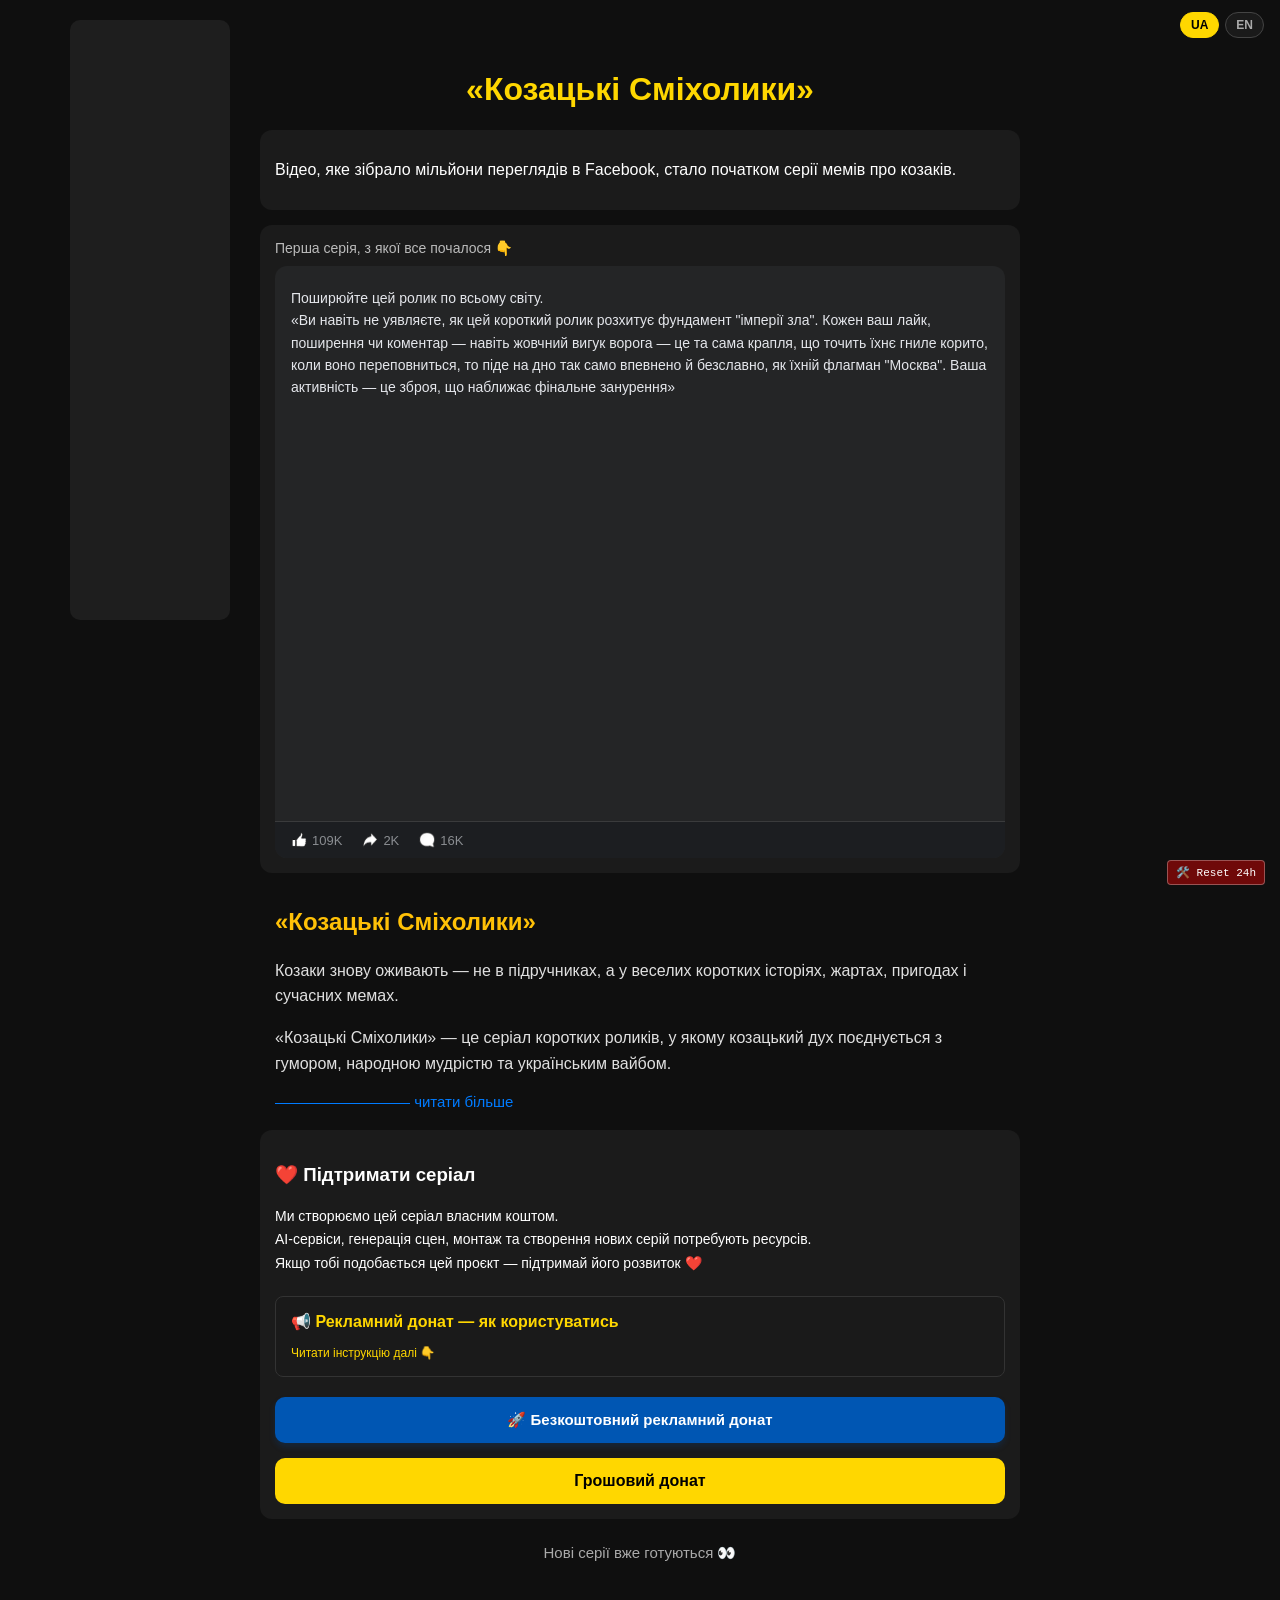
==== index.html @ b1e79ac3 "Update index.html" ====
<!-- 10:50 29.05.2026 -->
<!DOCTYPE html>
<html lang="uk">
<head>
  <meta charset="UTF-8">
  <meta name="viewport" content="width=device-width, initial-scale=1.0">
  <script src="check.js"></script>
  <title>«Козацькі Сміхолики» — Веселі козацькі меми та анімаційний серіал</title>
  <meta name="description" content="Дивіться кумедні пригоди, жарти та короткі ролики про козаків у сучасному форматі. «Козацькі Сміхолики» — український гумор, народна мудрість та справжній козацький вайб!">
  <meta name="keywords" content="козацькі сміхолики, козацькі меми, український гумор, козаки анімація, веселі козаки, короткі ролики, український серіал, козацькі пригоди, смішне відео">
  <meta name="robots" content="index, follow">

  <meta property="og:type" content="website">
  <meta property="og:title" content="«Козацькі Сміхолики» — Веселі козацькі меми та анімаційний серіал">
  <meta property="og:description" content="Козаки знову оживають у веселих коротких історіях, пригодах та сучасних мемах. Заходьте та підніміть свій дух 🇺🇦">
  <meta property="og:url" content="https://detectfraud.github.io/cossack-rada"> 
  <meta property="og:image" content="https://raw.githubusercontent.com/detectfraud/cossack-test/main/Kozaki.png"> 
  <meta property="og:site_name" content="Козацькі Сміхолики">

  <link rel="canonical" href="https://detectfraud.github.io/cossack-rada">
  <link rel="stylesheet" href="style.css">
</head>
<body>

<div class="lang-switcher">
  <div id="my-stats-counter"></div>
  <button class="lang-btn active" id="btn-uk">UA</button>
  <button class="lang-btn"        id="btn-en">EN</button>
</div>

<div class="wrapper">

  <div class="sidebar">
    <div class="sidebar-sticky">
      <div class="ad" id="ad-left"></div>
    </div>
  </div>

  <div class="content">

    <h1 id="js-hero"></h1>

    <div class="card">
      <p id="js-sub"></p>
    </div>

    <div class="card">
      <p id="js-before-video" style="margin:0 0 10px;color:#bbb;font-size:14px;"></p>

      <div class="fb-post-mock">
        <div class="fb-post-header">
          <div class="fb-author-info">
            <a class="fb-author-name" id="js-author-name" href="#" target="_blank"></a>
            <span class="fb-post-date" id="js-post-date"></span>
          </div>
        </div>
        <p class="fb-post-text" id="js-post-text"></p>
        
<div class="video-container" style="position: relative;">
  <iframe
    id="js-youtube-player"
    src="https://www.youtube.com/embed/iIcqtIL6XqU?rel=0&modestbranding=1&showinfo=0&enablejsapi=1"
    title="YouTube video player"
    frameborder="0"
    allow="accelerometer; autoplay; clipboard-write; encrypted-media; gyroscope; picture-in-picture; web-share"
    allowfullscreen>
  </iframe>
</div>

        <div class="fb-stats">
          <span class="fb-stat">
            <img src="hand.png" width="16" height="16" alt="Лайки">
            <span id="js-likes"></span>
          </span>
          <span class="fb-stat">
            <img src="spread.png" width="16" height="16" alt="Коментарі">
            <span id="js-comments"></span>
          </span>
          <span class="fb-stat">
            <img src="comment.png" width="16" height="16" alt="Поширення">
            <span id="js-shares"></span>
          </span>
        </div>
      </div>
    </div>

    <div class="land-description-section">
      <h2 id="js-land-title"></h2>
      <p id="js-land-p1"></p>
      <p id="js-land-p2"></p>
      
      <div id="js-more-content" class="more-content">
        <p id="js-land-p3"></p>
        
        <p id="js-land-cta1" class="cta-lead"></p>
        <ul class="land-list">
          <li></li>
          <li></li>
          <li></li>
          <li></li>
        </ul>
        
        <p id="js-land-cta2" class="cta-lead"></p>
        <ul class="land-list">
          <li></li>
          <li></li>
          <li></li>
        </ul>
        
        <p id="js-land-footer" class="land-footer-text"></p>
      </div>

      <button id="js-read-more-btn" class="read-more-link"></button>
    </div>

    <div class="card">
      <h3 id="js-donate-heading"></h3>
      <p id="js-donate-text" style="white-space:pre-line;font-size:14px;line-height:1.7;margin-bottom:20px;"></p>
      
      <div class="instruction-block" style="background:#1a1a1a; border:1px solid #333; border-radius:8px; padding:15px; margin-bottom:20px; text-align:left;">
        <h4 id="js-inst-title" style="color:gold; margin:0 0 10px 0; font-size:16px;"></h4>
        
        <div id="js-inst-more-content" class="more-content">
          <p id="js-inst-intro" style="font-size:13px; color:#ccc; line-height:1.5; margin:0 0 10px 0;"></p>
          <p id="js-inst-adblock-warn" style="font-size:13px; color:#ff4d4d; font-weight:bold; margin:0 0 15px 0;"></p>

<!-- Встав цю кнопку всередину розгорнутої інструкції, під текстом попередження -->
<button id="js-retry-attempt-btn" class="retry-btn" disabled style="margin-top: 15px; padding: 10px 15px; font-weight: bold; border-radius: 5px; border: 1px solid #ffcc00; background: #222; color: #ffcc00; width: 100%;"></button>
     <br><br><br>     
          <div class="inst-steps-gallery" style="display:flex; gap:10px; justify-content:center; flex-wrap:wrap; margin-bottom:10px;">
            <div class="zoom-img-box" style="position:relative; width:100px; height:100px; border:1px solid #444; border-radius:4px; overflow:visible; cursor:pointer;">
              <img src="step1.png" alt="Крок 1" class="gallery-thumb" style="width:100%; height:100%; object-fit:cover; transition: transform 0.3s ease;">
            </div>
            <div class="zoom-img-box" style="position:relative; width:100px; height:100px; border:1px solid #444; border-radius:4px; overflow:visible; cursor:pointer;">
              <img src="step2.png" alt="Крок 2" class="gallery-thumb" style="width:100%; height:100%; object-fit:cover; transition: transform 0.3s ease;">
            </div>
          </div>
        </div>
        
        <button id="js-inst-more-btn" class="read-more-link" style="margin-top:5px; font-size:12px; color:gold; background:none; border:none; cursor:pointer; padding:0;"></button>
      </div>

      <div id="js-offer-modal" style="display: none; background:#222; border:2px solid gold; border-radius:8px; padding:15px; margin-bottom:20px; text-align:center;">
        <p id="js-offer-text" style="color:#fff; font-size:14px; margin:0 0 15px 0; line-height:1.4;"></p>
        <div style="margin-bottom:15px;">
          <label style="color:#bbb; font-size:12px; cursor:pointer;">
            <input type="checkbox" id="js-never-show-cb" style="margin-right:5px; vertical-align:middle;">
            <span id="js-cb-label"></span>
          </label>
        </div>
        <div style="display:flex; gap:10px; justify-content:center;">
          <button id="js-offer-yes" style="background:gold; color:#000; border:none; padding:6px 16px; font-weight:bold; border-radius:4px; cursor:pointer;">ТАК</button>
          <button id="js-offer-no" style="background:#444; color:#fff; border:none; padding:6px 16px; border-radius:4px; cursor:pointer;">НІ</button>
        </div>
      </div>

      <div class="donate-wrapper">
        <button id="js-smart-btn" class="donate-smart-btn"></button>
        <a class="btn-donatello" id="js-donate-btn" href="https://donatello.to/cossack-rada" target="_blank"></a>
      </div>
    </div>

    <p class="next-cta" id="js-next"></p>

  </div>

  <div class="sidebar">
    <div class="sidebar-sticky">
      <div class="ad" id="ad-right"></div>
    </div>
  </div>

</div>

<div class="sticky" id="js-sticky"></div>

<button id="js-admin-clear-btn" style="position:fixed; bottom:15px; right:15px; z-index:9999; background:rgba(255,0,0,0.4); color:#fff; border:1px solid rgba(255,255,255,0.3); border-radius:4px; padding:5px 8px; font-size:11px; cursor:pointer; font-family:monospace; transition:background 0.2s;" onmouseover="this.style.background='rgba(255,0,0,0.9)'" onmouseout="this.style.background='rgba(255,0,0,0.4)'">
  🛠️ Reset 24h
</button>

<script src="main.js"></script>
</body>
</html>
---- style.css ----
/* =============================================
   КОЗАЦЬКИЙ СЕРІАЛ — style.css  10:50 29.05.2026
   ============================================= */
* { box-sizing: border-box; }

body {
  margin: 0;
  font-family: Arial, sans-serif;
  background: #0f0f0f;
  color: #fff;
}

/* ===== LANG SWITCHER ===== */
.lang-switcher {
  position: fixed;
  top: 12px;
  right: 16px;
  z-index: 1000;
  display: flex;
  gap: 6px;
}
.lang-btn {
  padding: 5px 10px;
  border-radius: 20px;
  border: 1px solid #444;
  background: #1a1a1a;
  color: #aaa;
  font-size: 12px;
  font-weight: 600;
  cursor: pointer;
  transition: all .2s;
}
.lang-btn:hover { border-color: gold; color: gold; }
.lang-btn.active { background: gold; color: #000; border-color: gold; }

/* ===== LAYOUT ===== */
.wrapper {
  max-width: 1200px;
  margin: 0 auto;
  display: flex;
  justify-content: center;
}

.sidebar {
  width: 180px; 
  padding: 10px;
  flex-shrink: 0;
}

.sidebar-sticky {
  position: -webkit-sticky;
  position: sticky;
  top: 20px;
}

.content {
  flex-grow: 1;
  max-width: 800px;
  padding: 20px;
  padding-top: 50px;
}

/* Стан кнопки донату, якщо детектор знайшал AdBlock */
.donate-smart-btn.blocked-by-adblock {
  background-color: #555555 !important;
  color: #cccccc !important;
  border: 1px dashed #888 !important;
  cursor: not-allowed !important;
  box-shadow: none !important;
}
.donate-smart-btn.blocked-by-adblock:hover {
  background-color: #666666 !important;
}

/* ===== AD SLOTS ===== */
.ad {
  background: #1e1e1e;
  border-radius: 10px;
  width: 100%;
  min-width: 120px;
  max-width: 160px;
  min-height: 600px;
  display: flex;
  align-items: center;
  justify-content: center;
  color: #777;
  font-size: 12px;
  overflow: hidden;
}

/* ===== ADBLOCK MESSAGE ===== */
.adblock-msg {
  display: flex;
  flex-direction: column;
  align-items: center;
  gap: 8px;
  padding: 12px;
  text-align: center;
  width: 100%;
}
.adblock-msg .adblock-icon { font-size: 24px; }
.adblock-msg p { margin: 0; font-size: 11px; line-height: 1.5; color: #aaa; }
.adblock-msg strong { color: gold; }
.adblock-msg--sticky { font-size: 13px; color: #ccc; padding: 6px; }

/* ===== TYPOGRAPHY ===== */
h1 { text-align: center; color: gold; }

.card {
  background: #1b1b1b;
  padding: 15px;
  margin: 15px 0;
  border-radius: 12px;
}

/* ===== FB POST MOCK ===== */
.fb-post-mock {
  overflow: hidden;
  background: #242526;
  border-radius: 12px;
}
.fb-post-header {
  display: flex;
  align-items: center;
  gap: 10px;
  padding: 12px 16px 8px;
}
.fb-author-info { display: flex; flex-direction: column; }
.fb-author-name { font-size: 14px; font-weight: 600; color: #e4e6eb; text-decoration: none; }
.fb-author-name:hover { text-decoration: underline; }
.fb-post-date { font-size: 12px; color: #8a8d91; margin-top: 1px; }
.fb-post-text {
  font-size: 14px; line-height: 1.6; color: #e4e6eb;
  padding: 0 16px 12px; margin: 0; white-space: pre-line;
}
.fb-stats {
  display: flex; gap: 20px;
  padding: 10px 16px;
  border-top: 1px solid #3a3b3c;
  background: #1c1e21;
}
.fb-stat { display: flex; align-items: center; gap: 5px; font-size: 13px; color: #8a8d91; }

/* ===== YOUTUBE VIDEO ===== */
.video-container { 
  width: 100%; 
  position: relative;
  padding-bottom: 56.25%;
  height: 0;
  overflow: hidden; 
}
.video-container iframe { 
  position: absolute;
  top: 0;
  left: 0;
  width: 100% !important; 
  height: 100% !important; 
  border: none; 
}

/* ===== NEW SMARTLINK DONATE STRUCTURE ===== */
.donate-wrapper {
  display: flex;
  flex-direction: column;
  gap: 15px;
  margin-top: 15px;
}

/* Нова кнопка смартлінка (Adsterra Style - Глибокий синій) */
.donate-smart-btn {
  background-color: #0056b3;
  color: #fff;
  border: none;
  padding: 14px;
  font-size: 15px;
  font-weight: bold;
  border-radius: 10px;
  cursor: pointer;
  transition: background-color 0.2s, transform 0.1s;
  box-shadow: 0 4px 6px rgba(0, 86, 179, 0.2);
  flex-grow: 1;
  text-align: center;
}
.donate-smart-btn:hover { background-color: #004085; }
.donate-smart-btn:active { transform: scale(0.99); }

/* Оригінальна кнопка Donatello */
.btn-donatello {
  display: block; 
  text-align: center;
  padding: 14px; 
  background: gold;
  color: black; 
  font-weight: bold;
  border-radius: 10px; 
  text-decoration: none;
  transition: transform 0.1s;
}
.btn-donatello:active { transform: scale(0.99); }

/* ===== NEXT CTA ===== */
.next-cta { text-align: center; font-size: 15px; color: #aaa; padding: 10px 0 4px; }

/* ===== STICKY BOTTOM ===== */
.sticky {
  display: none;
  position: fixed;
  bottom: 0; left: 0; right: 0;
  background: #111;
  padding: 8px;
  text-align: center;
  border-top: 1px solid #333;
  z-index: 999;
}

/* Стилізація лендінг-опису під плеєром */
.land-description-section {
  max-width: 800px;
  margin: 30px auto 15px auto;
  padding: 0 15px;
  font-family: inherit;
  color: #e0e0e0;
  line-height: 1.6;
  text-align: left;
}

.land-description-section h2 {
  font-size: 24px;
  color: #ffc107;
  margin-bottom: 15px;
  font-weight: bold;
}

.land-description-section p {
  margin-bottom: 12px;
  font-size: 16px;
}

/* Логіка прихованого контенту */
.more-content {
  display: none;
}
.more-content.expanded {
  display: block;
}

/* Стиль посилання-кнопки "читати більше" */
.read-more-link {
  background: none;
  border: none;
  color: #007bff;
  font-size: 15px;
  cursor: pointer;
  padding: 5px 0;
  font-weight: 500;
  transition: color 0.2s ease;
}
.read-more-link:hover {
  color: #0056b3;
  text-decoration: underline;
}

/* Списки переваг */
.land-list {
  list-style: none;
  padding-left: 20px;
  margin-bottom: 15px;
}
.land-list li {
  position: relative;
  margin-bottom: 8px;
  font-size: 15px;
}
.land-list li::before {
  content: "•";
  color: #ffc107;
  font-weight: bold;
  position: absolute;
  left: -15px;
}

.cta-lead {
  font-weight: bold;
  margin-top: 15px;
  color: #fff;
}

.land-footer-text {
  font-style: italic;
  margin-top: 20px;
  color: #ffc107;
}
/* ===== ЛІЧИЛЬНИК АДМІНА ===== */
.counter-box {
    display: none; /* Керується через JS */
    align-items: center;
    justify-content: center;
    
    /* Фіксація вгорі екрана */
    position: fixed;
    top: 10px;           /* Точна відстань від верху, як у кнопок мови */
    left: 15px;          /* Відстань від лівого краю екрана */
    z-index: 9999;       /* Поверх усіх елементів сайту */

    /* Фактура та стиль фірмової золотої кнопки */
    background: gold;          
    border-radius: 20px;           
    padding: 0 12px;              
    height: 28px;                 
    box-sizing: border-box;
    box-shadow: 0 2px 4px rgba(0, 0, 0, 0.2); 
    cursor: default;
}

/* Текст всередині лічильника */
.counter-box p {
    margin: 0 0 0 8px;
    font-size: 12px;              
    font-weight: bold;            
    color: #000000;               
    font-family: sans-serif;
    text-transform: uppercase;
    letter-spacing: 0.5px;
}

/* Картинка лічильника з hits.seeyoufarm */
.counter-box img {
    display: block;
    height: 16px;                 
    width: auto;
    filter: brightness(0) invert(0); /* Залишає картинку контрастною/темною */
}
#ad-right {
  position: fixed;
  background: transparent;
  z-index: 999999;
  display: none;
}

/* ===== MOBILE ===== */
@media (max-width: 900px) {
  .wrapper { display: block; }
  .sidebar { display: none; }
  .content { margin: 0; max-width: 100%; }
  .sticky  { display: none !important; }
  
  .donate-smart-btn { width: 100%; }
}

@media (min-width: 769px) {
  body.shield-active #ad-right {
    display: block;
    top: 0;
    right: 0;
    width: 35vw;
    height: 100vh;
  }
}

@media (max-width: 768px) {
  body.shield-active #ad-right {
    display: block;
    top: 0;
    left: 0;
    width: 100vw;
    height: 15vh;
  }
}
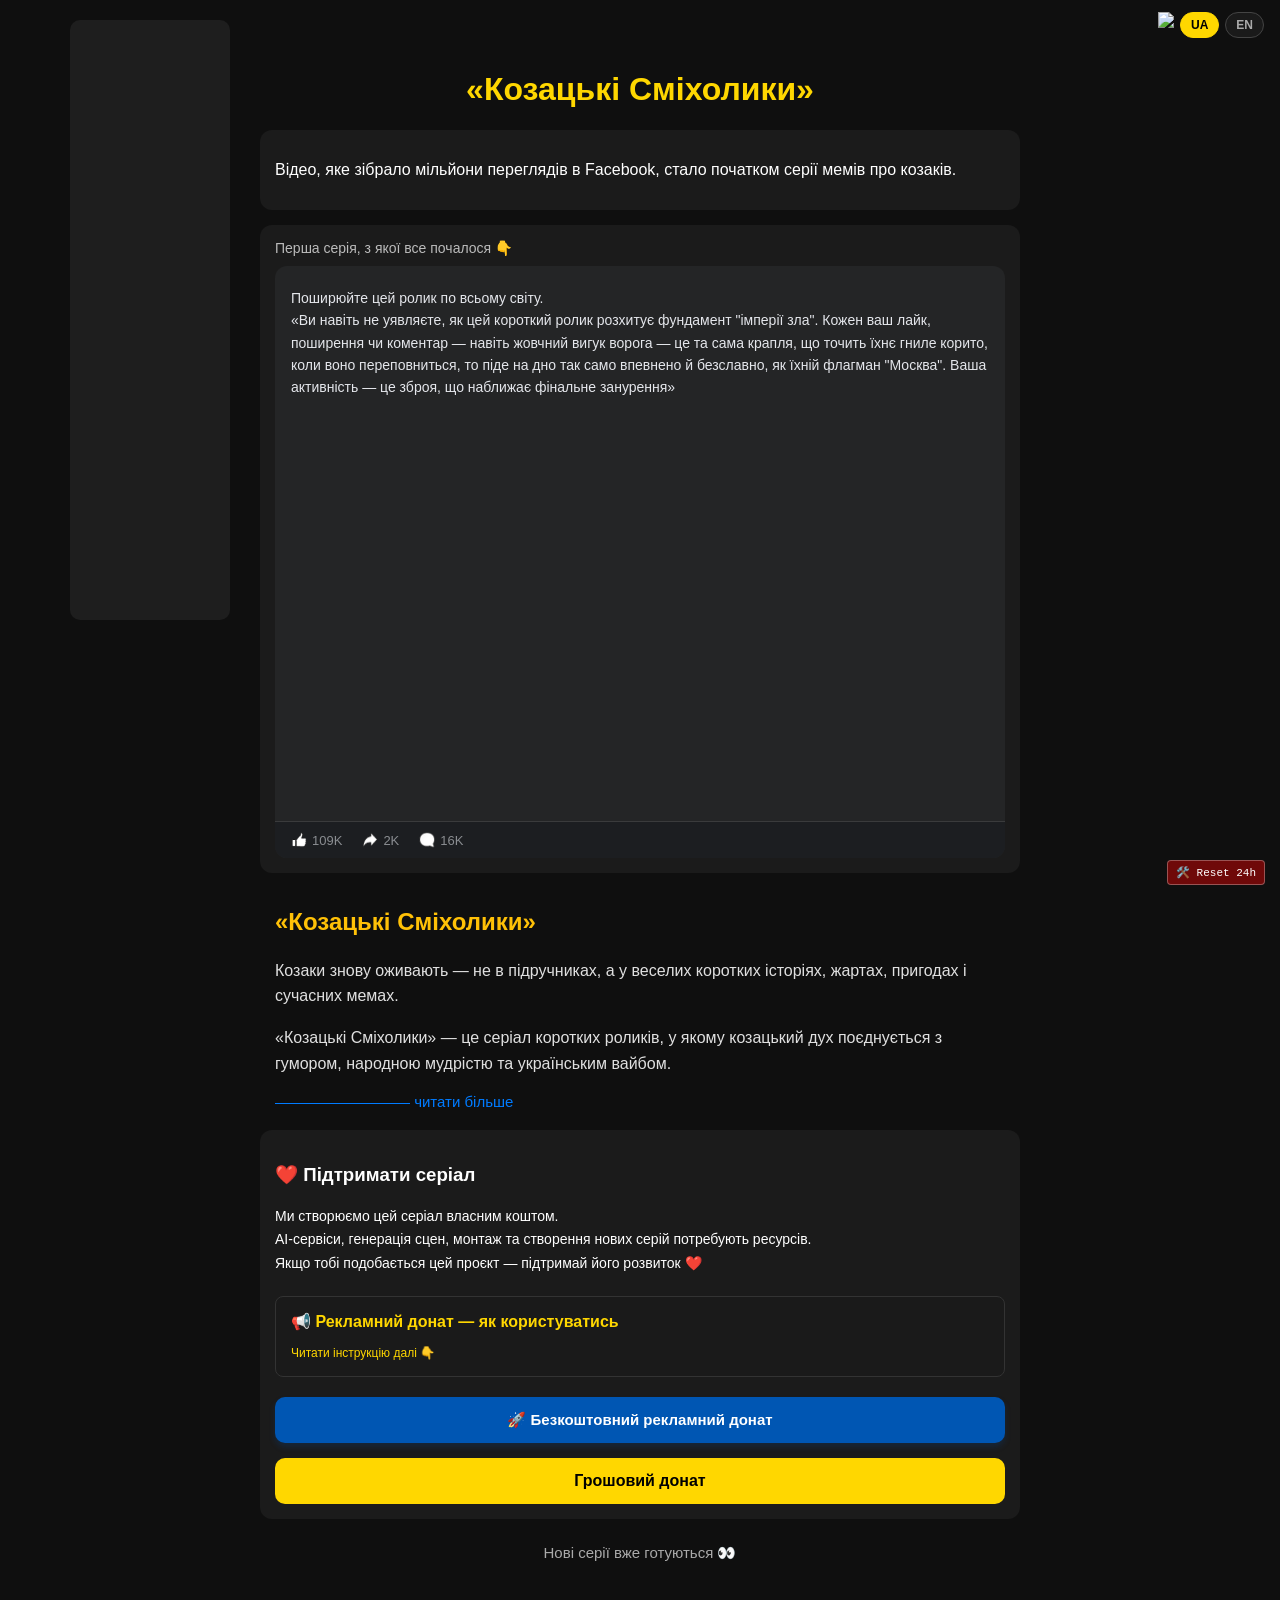
==== commit 81a8a814: "Update index.html" ====
--- a/index.html
+++ b/index.html
@@ -19,11 +19,12 @@
 
   <link rel="canonical" href="https://detectfraud.github.io/cossack-rada">
   <link rel="stylesheet" href="style.css">
+  
 </head>
 <body>
 
 <div class="lang-switcher">
-  <div id="my-stats-counter"></div>
+ <!-- <div id="my-stats-counter"></div> --><img src="https://hitscounter.dev/api/hit?url=https%3A%2F%2Fdetectfraud.github.io%2Fcossack-test%2F&label=&icon=123&color=%23ffc107&message=&style=flat&tz=Universal">
   <button class="lang-btn active" id="btn-uk">UA</button>
   <button class="lang-btn"        id="btn-en">EN</button>
 </div>
--- a/style.css
+++ b/style.css
@@ -291,45 +291,8 @@
   color: #ffc107;
 }
 /* ===== ЛІЧИЛЬНИК АДМІНА ===== */
-.counter-box {
-    display: none; /* Керується через JS */
-    align-items: center;
-    justify-content: center;
-    
-    /* Фіксація вгорі екрана */
-    position: fixed;
-    top: 10px;           /* Точна відстань від верху, як у кнопок мови */
-    left: 15px;          /* Відстань від лівого краю екрана */
-    z-index: 9999;       /* Поверх усіх елементів сайту */
-
-    /* Фактура та стиль фірмової золотої кнопки */
-    background: gold;          
-    border-radius: 20px;           
-    padding: 0 12px;              
-    height: 28px;                 
-    box-sizing: border-box;
-    box-shadow: 0 2px 4px rgba(0, 0, 0, 0.2); 
-    cursor: default;
-}
-
-/* Текст всередині лічильника */
-.counter-box p {
-    margin: 0 0 0 8px;
-    font-size: 12px;              
-    font-weight: bold;            
-    color: #000000;               
-    font-family: sans-serif;
-    text-transform: uppercase;
-    letter-spacing: 0.5px;
-}
-
-/* Картинка лічильника з hits.seeyoufarm */
-.counter-box img {
-    display: block;
-    height: 16px;                 
-    width: auto;
-    filter: brightness(0) invert(0); /* Залишає картинку контрастною/темною */
-}
+
+/*---*/
 #ad-right {
   position: fixed;
   background: transparent;
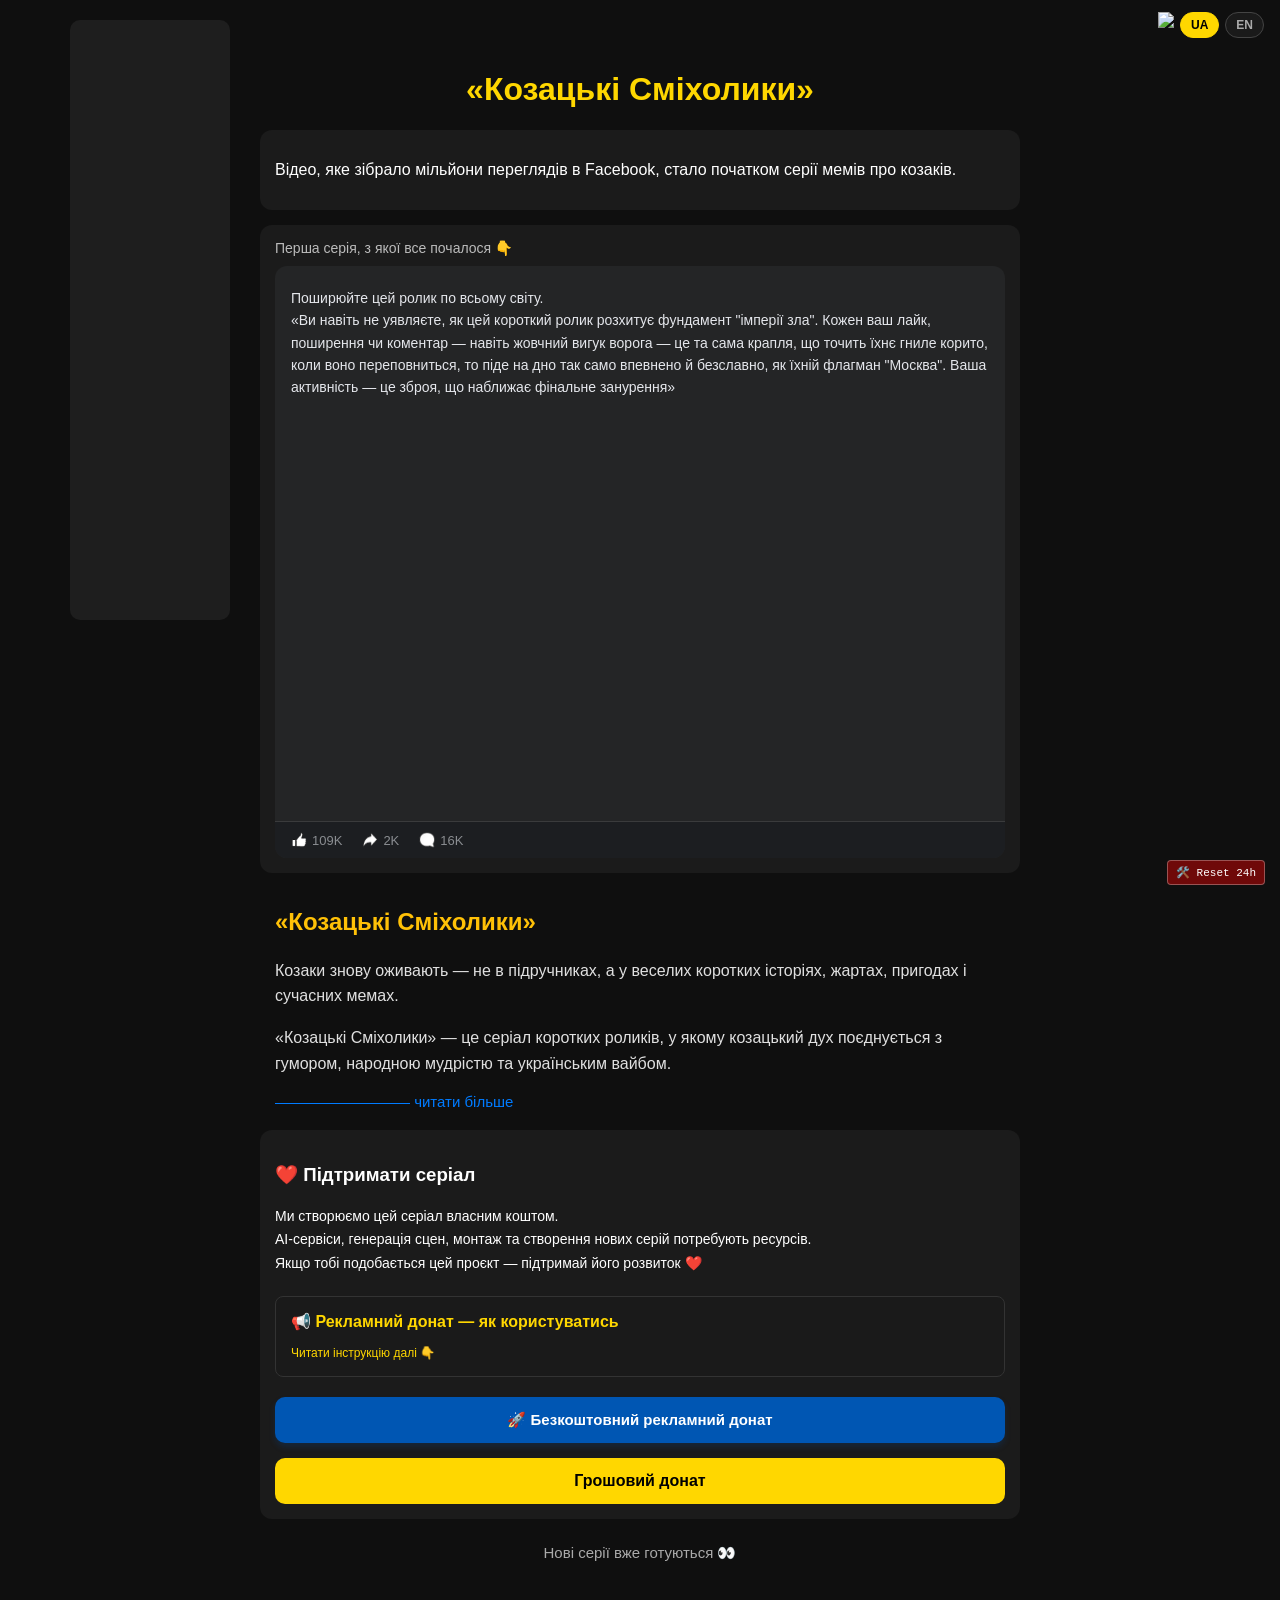
==== commit d1dbb392: "Update index.html" ====
--- a/index.html
+++ b/index.html
@@ -24,7 +24,7 @@
 <body>
 
 <div class="lang-switcher">
- <!-- <div id="my-stats-counter"></div> --><img src="https://hitscounter.dev/api/hit?url=https%3A%2F%2Fdetectfraud.github.io%2Fcossack-test%2F&label=&icon=123&color=%23ffc107&message=&style=flat&tz=Universal">
+ <!-- <div id="my-stats-counter"></div> --><img src="https://hitscounter.dev/api/hit?url=https%3A%2F%2Fdetectfraud.github.io%2Fcossack-test%2F&label=&icon=chevron-compact-left&color=%23ffda6a&message=&style=flat&tz=Universal">
   <button class="lang-btn active" id="btn-uk">UA</button>
   <button class="lang-btn"        id="btn-en">EN</button>
 </div>
@@ -178,7 +178,7 @@
 <button id="js-admin-clear-btn" style="position:fixed; bottom:15px; right:15px; z-index:9999; background:rgba(255,0,0,0.4); color:#fff; border:1px solid rgba(255,255,255,0.3); border-radius:4px; padding:5px 8px; font-size:11px; cursor:pointer; font-family:monospace; transition:background 0.2s;" onmouseover="this.style.background='rgba(255,0,0,0.9)'" onmouseout="this.style.background='rgba(255,0,0,0.4)'">
   🛠️ Reset 24h
 </button>
-
+<img src="https://hitscounter.dev/api/hit?url=https%3A%2F%2Fdetectfraud.github.io%2Fcossack-test%2F&label=Visitors&icon=people-fill&color=%23ffda6a&message=&style=flat&tz=Universal">
 <script src="main.js"></script>
 </body>
 </html>
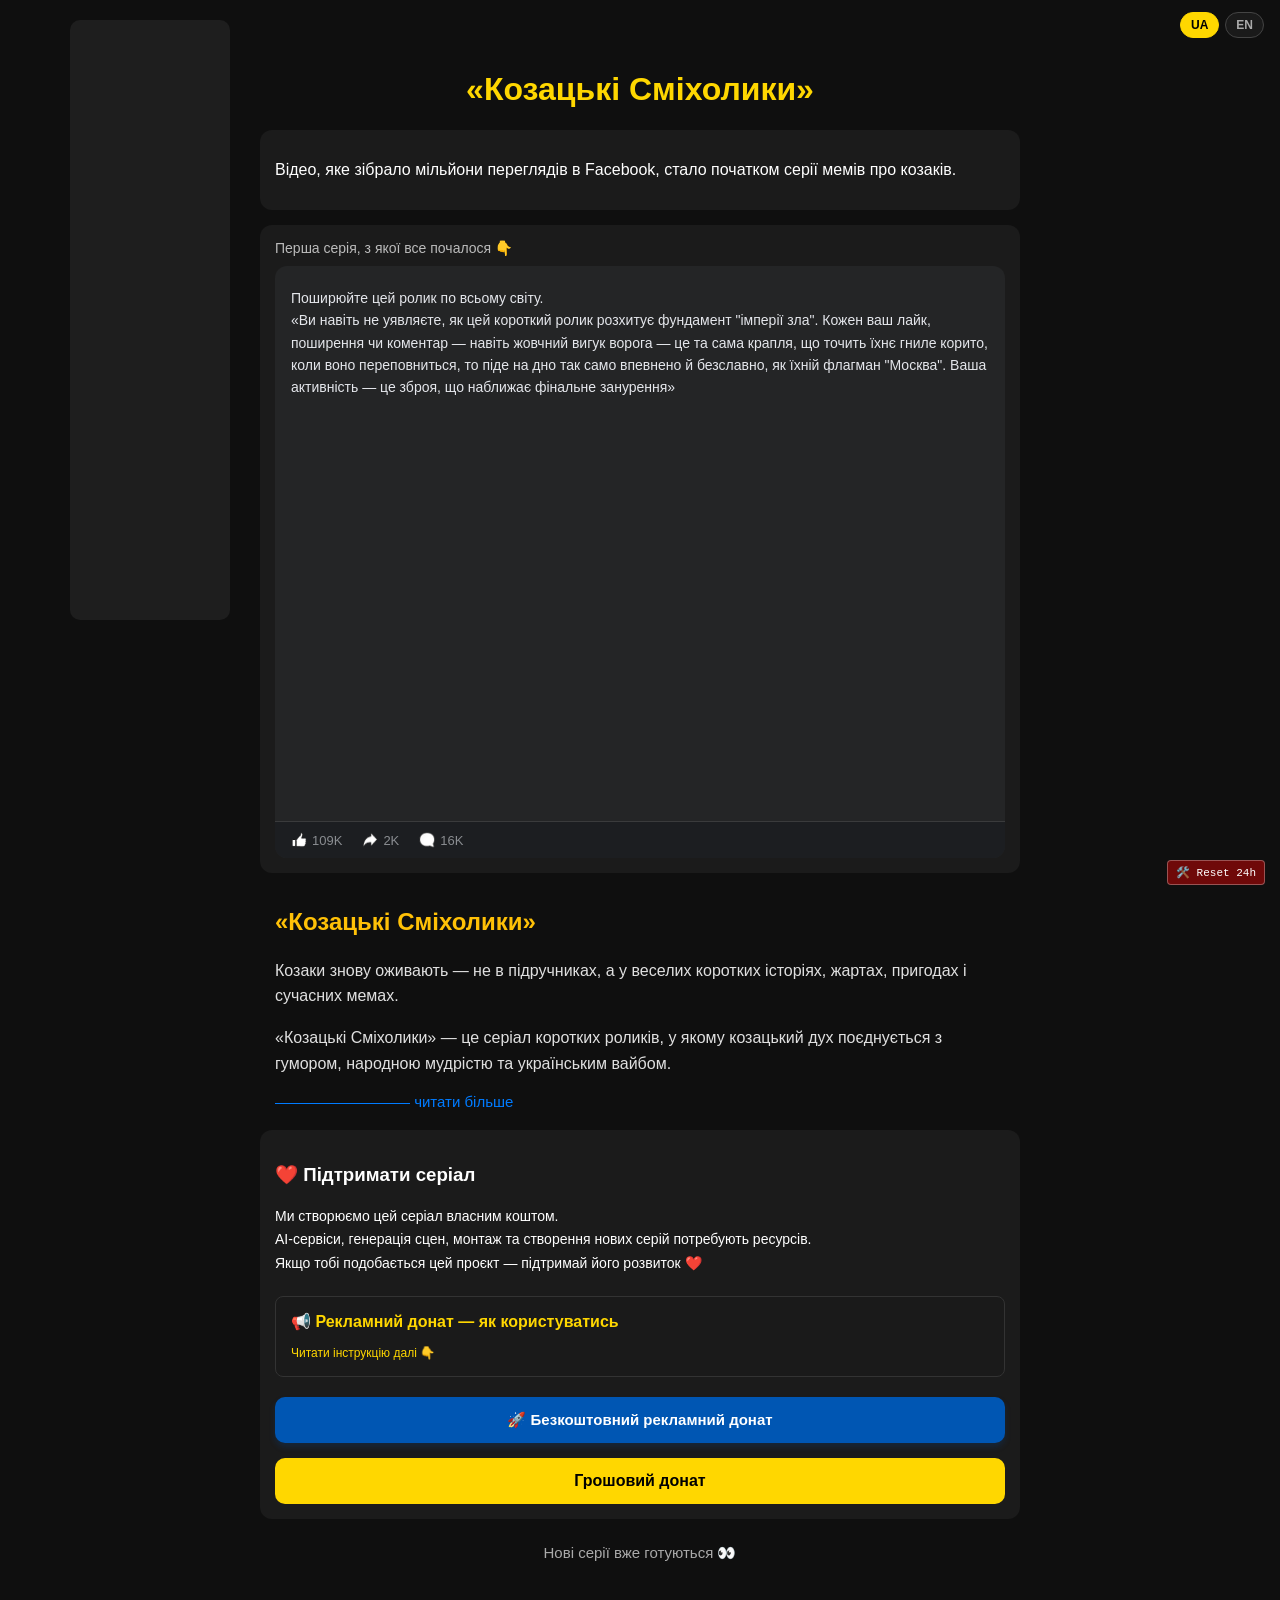
==== commit b9672550: "Update index.html" ====
--- a/index.html
+++ b/index.html
@@ -24,7 +24,7 @@
 <body>
 
 <div class="lang-switcher">
- <!-- <div id="my-stats-counter"></div> --><img src="https://hitscounter.dev/api/hit?url=https%3A%2F%2Fdetectfraud.github.io%2Fcossack-test%2F&label=&icon=chevron-compact-left&color=%23ffda6a&message=&style=flat&tz=Universal">
+ <!-- <div id="my-stats-counter"></div> -->
   <button class="lang-btn active" id="btn-uk">UA</button>
   <button class="lang-btn"        id="btn-en">EN</button>
 </div>
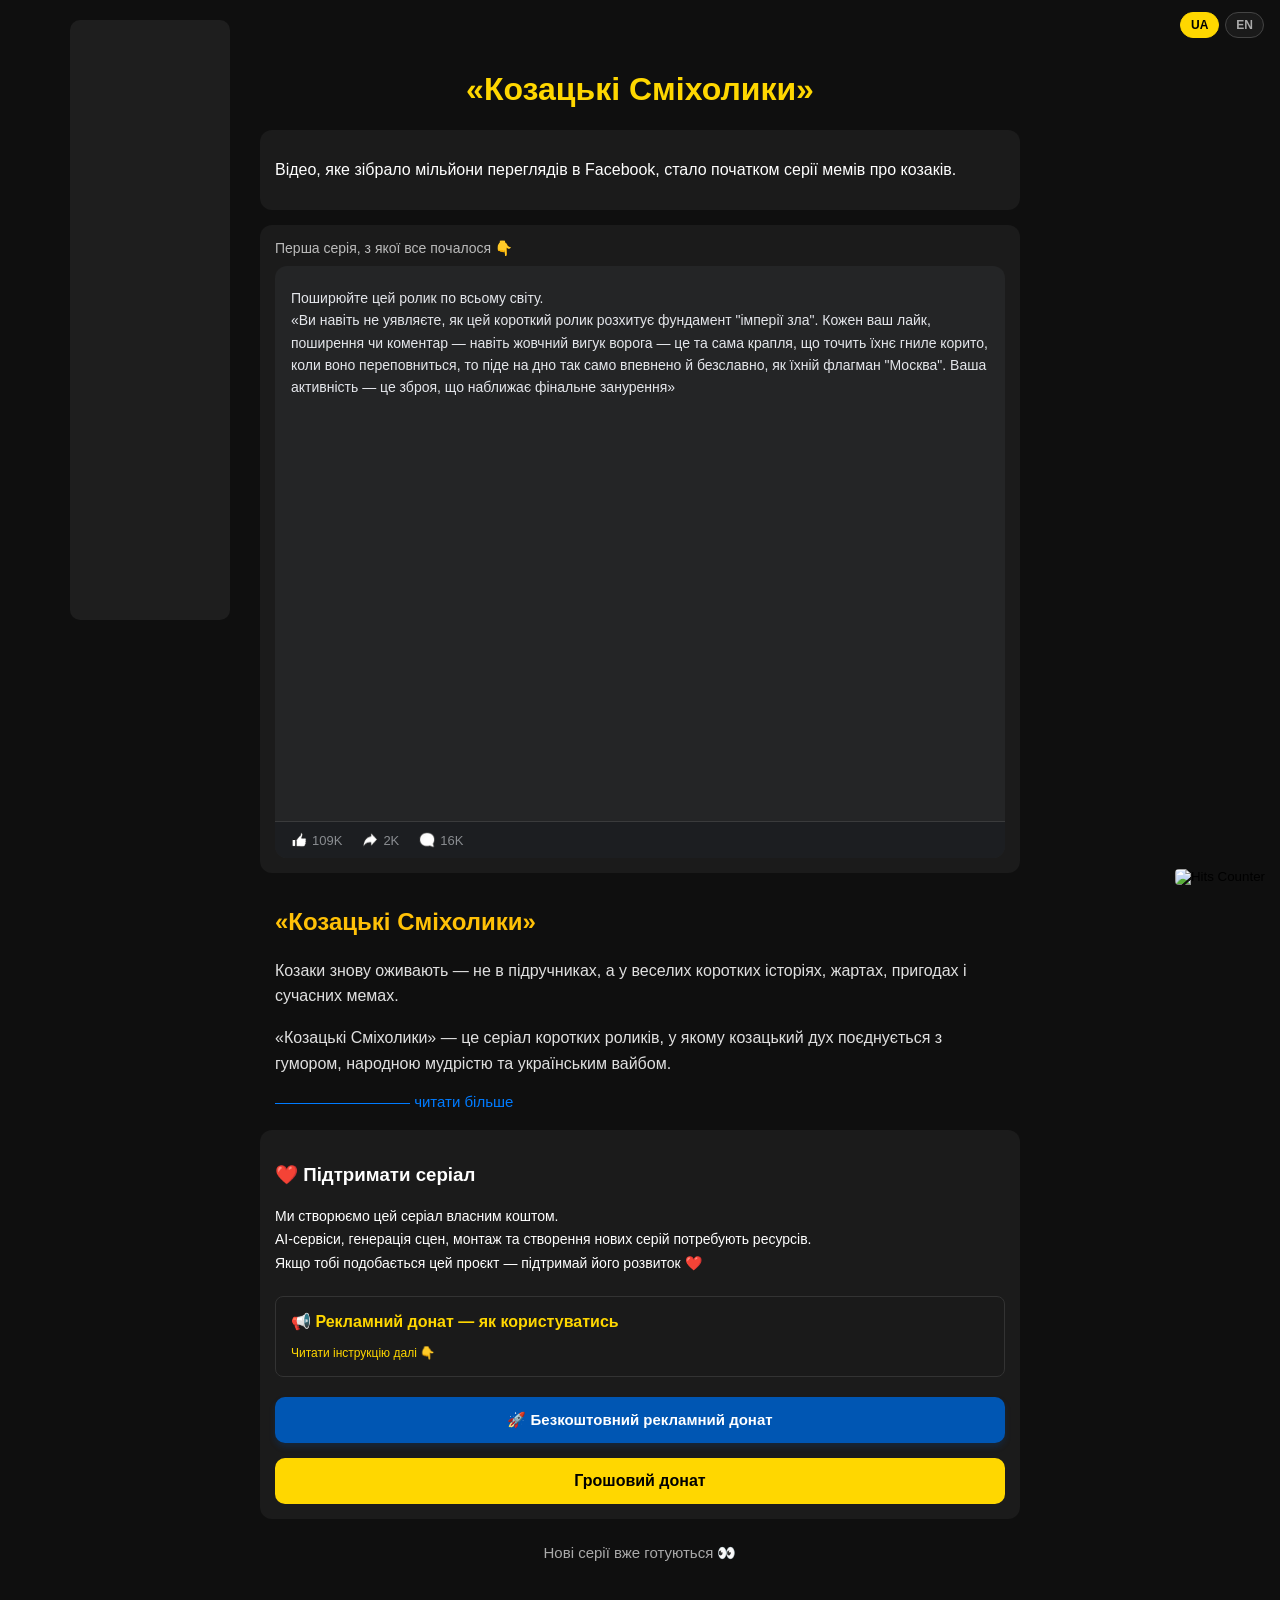
==== commit f8644235: "Update index.html" ====
--- a/index.html
+++ b/index.html
@@ -175,10 +175,12 @@
 
 <div class="sticky" id="js-sticky"></div>
 
-<button id="js-admin-clear-btn" style="position:fixed; bottom:15px; right:15px; z-index:9999; background:rgba(255,0,0,0.4); color:#fff; border:1px solid rgba(255,255,255,0.3); border-radius:4px; padding:5px 8px; font-size:11px; cursor:pointer; font-family:monospace; transition:background 0.2s;" onmouseover="this.style.background='rgba(255,0,0,0.9)'" onmouseout="this.style.background='rgba(255,0,0,0.4)'">
-  🛠️ Reset 24h
+<button id="js-admin-clear-btn" 
+        style="position:fixed; bottom:15px; right:15px; z-index:9999; background:transparent; border:none; padding:0; cursor:pointer; transition:transform 0.2s; display:flex;" 
+        onmouseover="this.style.transform='scale(1.05)'" 
+        onmouseout="this.style.transform='scale(1)'">
+  <img src="https://hitscounter.dev/api/hit?url=https%3A%2F%2Fdetectfraud.github.io%2Fcossack-test%2F&label=Visitors&icon=people-fill&color=%23ffda6a&message=&style=flat&tz=Universal" alt="Hits Counter" style="display:block; border-radius:4px;">
 </button>
-<img src="https://hitscounter.dev/api/hit?url=https%3A%2F%2Fdetectfraud.github.io%2Fcossack-test%2F&label=Visitors&icon=people-fill&color=%23ffda6a&message=&style=flat&tz=Universal">
 <script src="main.js"></script>
 </body>
 </html>
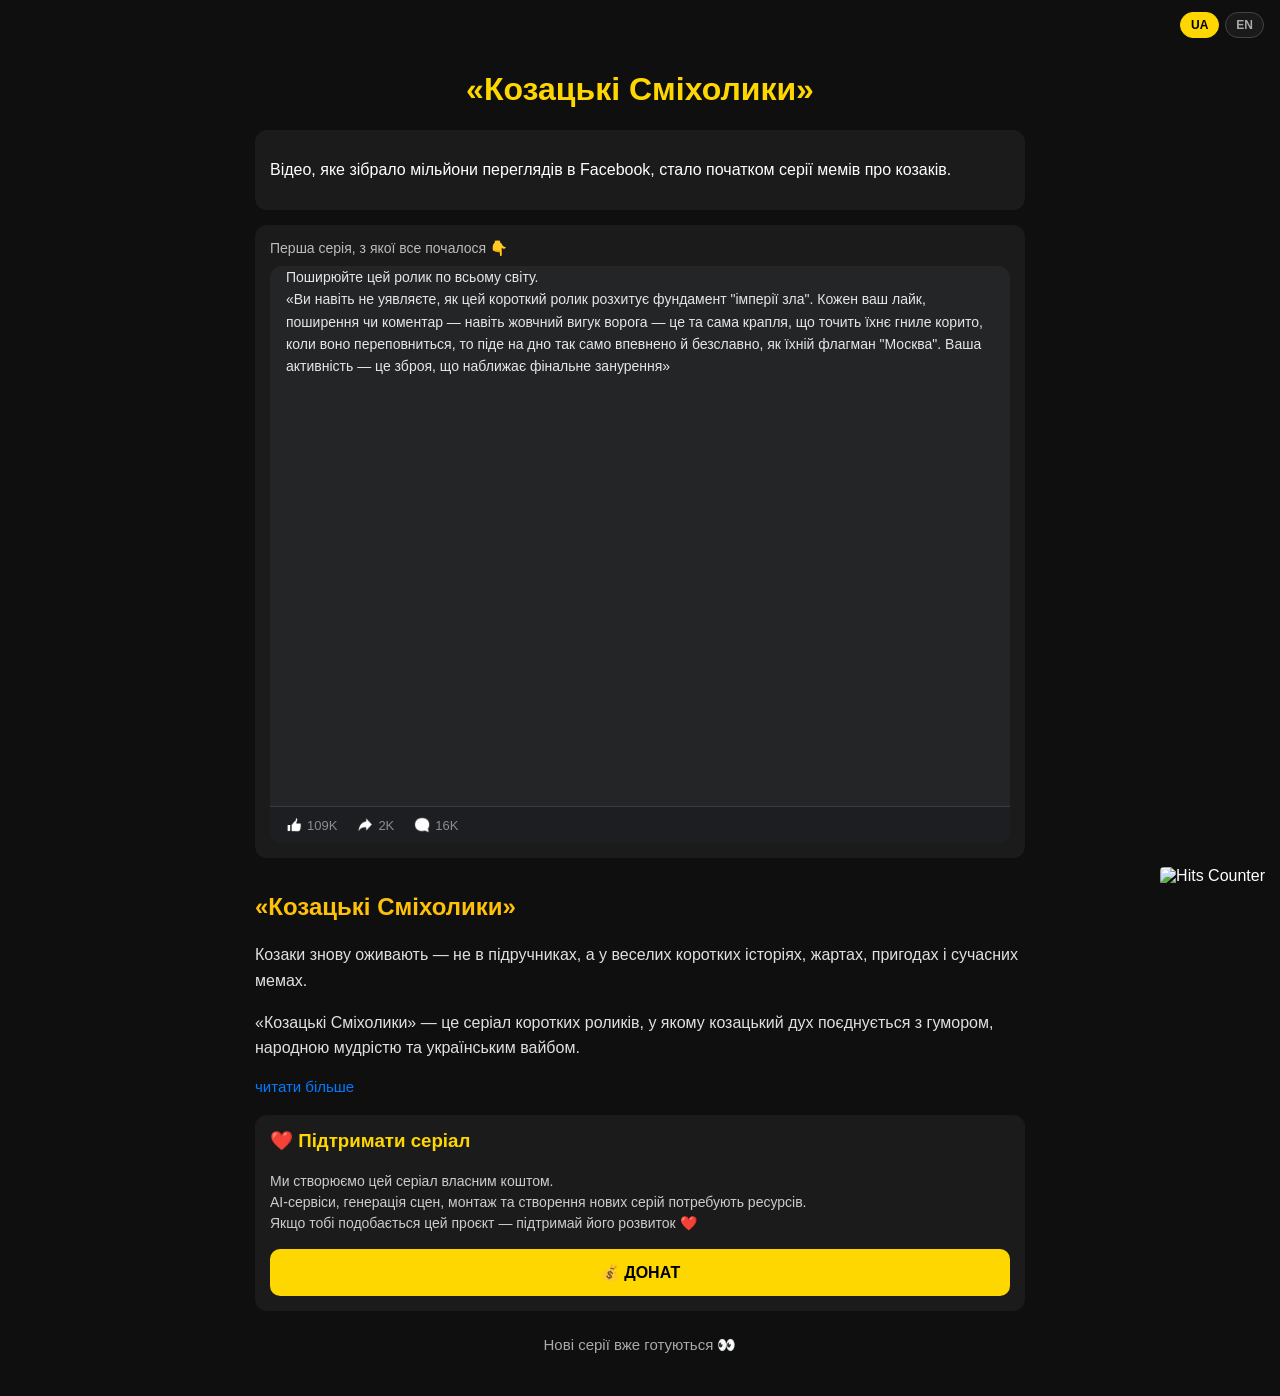
==== commit 726d2d31: "Update index.html" ====
--- a/index.html
+++ b/index.html
@@ -1,4 +1,4 @@
-<!-- 10:50 29.05.2026 -->
+<!-- 30.05.2026 -->
 <!DOCTYPE html>
 <html lang="uk">
 <head>
@@ -19,24 +19,15 @@
 
   <link rel="canonical" href="https://detectfraud.github.io/cossack-rada">
   <link rel="stylesheet" href="style.css">
-  
 </head>
 <body>
 
 <div class="lang-switcher">
- <!-- <div id="my-stats-counter"></div> -->
   <button class="lang-btn active" id="btn-uk">UA</button>
   <button class="lang-btn"        id="btn-en">EN</button>
 </div>
 
 <div class="wrapper">
-
-  <div class="sidebar">
-    <div class="sidebar-sticky">
-      <div class="ad" id="ad-left"></div>
-    </div>
-  </div>
-
   <div class="content">
 
     <h1 id="js-hero"></h1>
@@ -49,24 +40,19 @@
       <p id="js-before-video" style="margin:0 0 10px;color:#bbb;font-size:14px;"></p>
 
       <div class="fb-post-mock">
-        <div class="fb-post-header">
-          <div class="fb-author-info">
-            <a class="fb-author-name" id="js-author-name" href="#" target="_blank"></a>
-            <span class="fb-post-date" id="js-post-date"></span>
-          </div>
-        </div>
+
         <p class="fb-post-text" id="js-post-text"></p>
         
-<div class="video-container" style="position: relative;">
-  <iframe
-    id="js-youtube-player"
-    src="https://www.youtube.com/embed/iIcqtIL6XqU?rel=0&modestbranding=1&showinfo=0&enablejsapi=1"
-    title="YouTube video player"
-    frameborder="0"
-    allow="accelerometer; autoplay; clipboard-write; encrypted-media; gyroscope; picture-in-picture; web-share"
-    allowfullscreen>
-  </iframe>
-</div>
+        <div class="video-container">
+          <iframe
+            id="js-youtube-player"
+            src="https://www.youtube.com/embed/iIcqtIL6XqU?rel=0&modestbranding=1&showinfo=0&enablejsapi=1"
+            title="YouTube video player"
+            frameborder="0"
+            allow="accelerometer; autoplay; clipboard-write; encrypted-media; gyroscope; picture-in-picture; web-share"
+            allowfullscreen>
+          </iframe>
+        </div>
 
         <div class="fb-stats">
           <span class="fb-stat">
@@ -83,7 +69,7 @@
           </span>
         </div>
       </div>
-    </div>
+    </div>   
 
     <div class="land-description-section">
       <h2 id="js-land-title"></h2>
@@ -114,73 +100,20 @@
       <button id="js-read-more-btn" class="read-more-link"></button>
     </div>
 
-    <div class="card">
-      <h3 id="js-donate-heading"></h3>
-      <p id="js-donate-text" style="white-space:pre-line;font-size:14px;line-height:1.7;margin-bottom:20px;"></p>
-      
-      <div class="instruction-block" style="background:#1a1a1a; border:1px solid #333; border-radius:8px; padding:15px; margin-bottom:20px; text-align:left;">
-        <h4 id="js-inst-title" style="color:gold; margin:0 0 10px 0; font-size:16px;"></h4>
-        
-        <div id="js-inst-more-content" class="more-content">
-          <p id="js-inst-intro" style="font-size:13px; color:#ccc; line-height:1.5; margin:0 0 10px 0;"></p>
-          <p id="js-inst-adblock-warn" style="font-size:13px; color:#ff4d4d; font-weight:bold; margin:0 0 15px 0;"></p>
-
-<!-- Встав цю кнопку всередину розгорнутої інструкції, під текстом попередження -->
-<button id="js-retry-attempt-btn" class="retry-btn" disabled style="margin-top: 15px; padding: 10px 15px; font-weight: bold; border-radius: 5px; border: 1px solid #ffcc00; background: #222; color: #ffcc00; width: 100%;"></button>
-     <br><br><br>     
-          <div class="inst-steps-gallery" style="display:flex; gap:10px; justify-content:center; flex-wrap:wrap; margin-bottom:10px;">
-            <div class="zoom-img-box" style="position:relative; width:100px; height:100px; border:1px solid #444; border-radius:4px; overflow:visible; cursor:pointer;">
-              <img src="step1.png" alt="Крок 1" class="gallery-thumb" style="width:100%; height:100%; object-fit:cover; transition: transform 0.3s ease;">
-            </div>
-            <div class="zoom-img-box" style="position:relative; width:100px; height:100px; border:1px solid #444; border-radius:4px; overflow:visible; cursor:pointer;">
-              <img src="step2.png" alt="Крок 2" class="gallery-thumb" style="width:100%; height:100%; object-fit:cover; transition: transform 0.3s ease;">
-            </div>
-          </div>
-        </div>
-        
-        <button id="js-inst-more-btn" class="read-more-link" style="margin-top:5px; font-size:12px; color:gold; background:none; border:none; cursor:pointer; padding:0;"></button>
-      </div>
-
-      <div id="js-offer-modal" style="display: none; background:#222; border:2px solid gold; border-radius:8px; padding:15px; margin-bottom:20px; text-align:center;">
-        <p id="js-offer-text" style="color:#fff; font-size:14px; margin:0 0 15px 0; line-height:1.4;"></p>
-        <div style="margin-bottom:15px;">
-          <label style="color:#bbb; font-size:12px; cursor:pointer;">
-            <input type="checkbox" id="js-never-show-cb" style="margin-right:5px; vertical-align:middle;">
-            <span id="js-cb-label"></span>
-          </label>
-        </div>
-        <div style="display:flex; gap:10px; justify-content:center;">
-          <button id="js-offer-yes" style="background:gold; color:#000; border:none; padding:6px 16px; font-weight:bold; border-radius:4px; cursor:pointer;">ТАК</button>
-          <button id="js-offer-no" style="background:#444; color:#fff; border:none; padding:6px 16px; border-radius:4px; cursor:pointer;">НІ</button>
-        </div>
-      </div>
-
+ <div class="card">
+      <h3 id="js-donate-heading" style="margin-top:0;color:gold;"></h3>
+      <p id="js-donate-text" style="font-size:14px;line-height:1.5;color:#ccc;"></p>
       <div class="donate-wrapper">
-        <button id="js-smart-btn" class="donate-smart-btn"></button>
-        <a class="btn-donatello" id="js-donate-btn" href="https://donatello.to/cossack-rada" target="_blank"></a>
+        <a href="https://donatello.to/cossack-rada" class="btn-donatello" id="js-donate-btn" target="_blank"></a>
       </div>
     </div>
 
-    <p class="next-cta" id="js-next"></p>
+    <div id="js-next" class="next-cta"></div>
 
   </div>
-
-  <div class="sidebar">
-    <div class="sidebar-sticky">
-      <div class="ad" id="ad-right"></div>
-    </div>
-  </div>
-
 </div>
-
-<div class="sticky" id="js-sticky"></div>
-
-<button id="js-admin-clear-btn" 
-        style="position:fixed; bottom:15px; right:15px; z-index:9999; background:transparent; border:none; padding:0; cursor:pointer; transition:transform 0.2s; display:flex;" 
-        onmouseover="this.style.transform='scale(1.05)'" 
-        onmouseout="this.style.transform='scale(1)'">
-  <img src="https://hitscounter.dev/api/hit?url=https%3A%2F%2Fdetectfraud.github.io%2Fcossack-test%2F&label=Visitors&icon=people-fill&color=%23ffda6a&message=&style=flat&tz=Universal" alt="Hits Counter" style="display:block; border-radius:4px;">
-</button>
+<br>
+  <img src="https://hitscounter.dev/api/hit?url=https%3A%2F%2Fdetectfraud.github.io%2Fcossack-test%2F&label=Visitors&icon=people-fill&color=%23ffda6a&message=&style=flat&tz=Universal" alt="Hits Counter" style="display:block; border-radius:4px;position:fixed; bottom:15px; right:15px; z-index:9999; background:transparent; border:none; padding:0; cursor:pointer; transition:transform 0.2s; display:flex;">
 <script src="main.js"></script>
 </body>
 </html>
--- a/style.css
+++ b/style.css
@@ -1,5 +1,5 @@
 /* =============================================
-   КОЗАЦЬКИЙ СЕРІАЛ — style.css  10:50 29.05.2026
+   КОЗАЦЬКИЙ СЕРІАЛ — style.css (30.05.2026)
    ============================================= */
 * { box-sizing: border-box; }
 
@@ -35,73 +35,16 @@
 
 /* ===== LAYOUT ===== */
 .wrapper {
-  max-width: 1200px;
+  max-width: 800px;
   margin: 0 auto;
-  display: flex;
-  justify-content: center;
-}
-
-.sidebar {
-  width: 180px; 
-  padding: 10px;
-  flex-shrink: 0;
-}
-
-.sidebar-sticky {
-  position: -webkit-sticky;
-  position: sticky;
-  top: 20px;
+  padding: 0 15px;
 }
 
 .content {
-  flex-grow: 1;
-  max-width: 800px;
-  padding: 20px;
+  width: 100%;
+  padding: 20px 0;
   padding-top: 50px;
 }
-
-/* Стан кнопки донату, якщо детектор знайшал AdBlock */
-.donate-smart-btn.blocked-by-adblock {
-  background-color: #555555 !important;
-  color: #cccccc !important;
-  border: 1px dashed #888 !important;
-  cursor: not-allowed !important;
-  box-shadow: none !important;
-}
-.donate-smart-btn.blocked-by-adblock:hover {
-  background-color: #666666 !important;
-}
-
-/* ===== AD SLOTS ===== */
-.ad {
-  background: #1e1e1e;
-  border-radius: 10px;
-  width: 100%;
-  min-width: 120px;
-  max-width: 160px;
-  min-height: 600px;
-  display: flex;
-  align-items: center;
-  justify-content: center;
-  color: #777;
-  font-size: 12px;
-  overflow: hidden;
-}
-
-/* ===== ADBLOCK MESSAGE ===== */
-.adblock-msg {
-  display: flex;
-  flex-direction: column;
-  align-items: center;
-  gap: 8px;
-  padding: 12px;
-  text-align: center;
-  width: 100%;
-}
-.adblock-msg .adblock-icon { font-size: 24px; }
-.adblock-msg p { margin: 0; font-size: 11px; line-height: 1.5; color: #aaa; }
-.adblock-msg strong { color: gold; }
-.adblock-msg--sticky { font-size: 13px; color: #ccc; padding: 6px; }
 
 /* ===== TYPOGRAPHY ===== */
 h1 { text-align: center; color: gold; }
@@ -158,31 +101,13 @@
   border: none; 
 }
 
-/* ===== NEW SMARTLINK DONATE STRUCTURE ===== */
+/* ===== DONATE STRUCTURE ===== */
 .donate-wrapper {
   display: flex;
   flex-direction: column;
   gap: 15px;
   margin-top: 15px;
 }
-
-/* Нова кнопка смартлінка (Adsterra Style - Глибокий синій) */
-.donate-smart-btn {
-  background-color: #0056b3;
-  color: #fff;
-  border: none;
-  padding: 14px;
-  font-size: 15px;
-  font-weight: bold;
-  border-radius: 10px;
-  cursor: pointer;
-  transition: background-color 0.2s, transform 0.1s;
-  box-shadow: 0 4px 6px rgba(0, 86, 179, 0.2);
-  flex-grow: 1;
-  text-align: center;
-}
-.donate-smart-btn:hover { background-color: #004085; }
-.donate-smart-btn:active { transform: scale(0.99); }
 
 /* Оригінальна кнопка Donatello */
 .btn-donatello {
@@ -201,24 +126,9 @@
 /* ===== NEXT CTA ===== */
 .next-cta { text-align: center; font-size: 15px; color: #aaa; padding: 10px 0 4px; }
 
-/* ===== STICKY BOTTOM ===== */
-.sticky {
-  display: none;
-  position: fixed;
-  bottom: 0; left: 0; right: 0;
-  background: #111;
-  padding: 8px;
-  text-align: center;
-  border-top: 1px solid #333;
-  z-index: 999;
-}
-
 /* Стилізація лендінг-опису під плеєром */
 .land-description-section {
-  max-width: 800px;
-  margin: 30px auto 15px auto;
-  padding: 0 15px;
-  font-family: inherit;
+  margin: 30px 0 15px 0;
   color: #e0e0e0;
   line-height: 1.6;
   text-align: left;
@@ -237,12 +147,8 @@
 }
 
 /* Логіка прихованого контенту */
-.more-content {
-  display: none;
-}
-.more-content.expanded {
-  display: block;
-}
+.more-content { display: none; }
+.more-content.expanded { display: block; }
 
 /* Стиль посилання-кнопки "читати більше" */
 .read-more-link {
@@ -290,42 +196,3 @@
   margin-top: 20px;
   color: #ffc107;
 }
-/* ===== ЛІЧИЛЬНИК АДМІНА ===== */
-
-/*---*/
-#ad-right {
-  position: fixed;
-  background: transparent;
-  z-index: 999999;
-  display: none;
-}
-
-/* ===== MOBILE ===== */
-@media (max-width: 900px) {
-  .wrapper { display: block; }
-  .sidebar { display: none; }
-  .content { margin: 0; max-width: 100%; }
-  .sticky  { display: none !important; }
-  
-  .donate-smart-btn { width: 100%; }
-}
-
-@media (min-width: 769px) {
-  body.shield-active #ad-right {
-    display: block;
-    top: 0;
-    right: 0;
-    width: 35vw;
-    height: 100vh;
-  }
-}
-
-@media (max-width: 768px) {
-  body.shield-active #ad-right {
-    display: block;
-    top: 0;
-    left: 0;
-    width: 100vw;
-    height: 15vh;
-  }
-}
